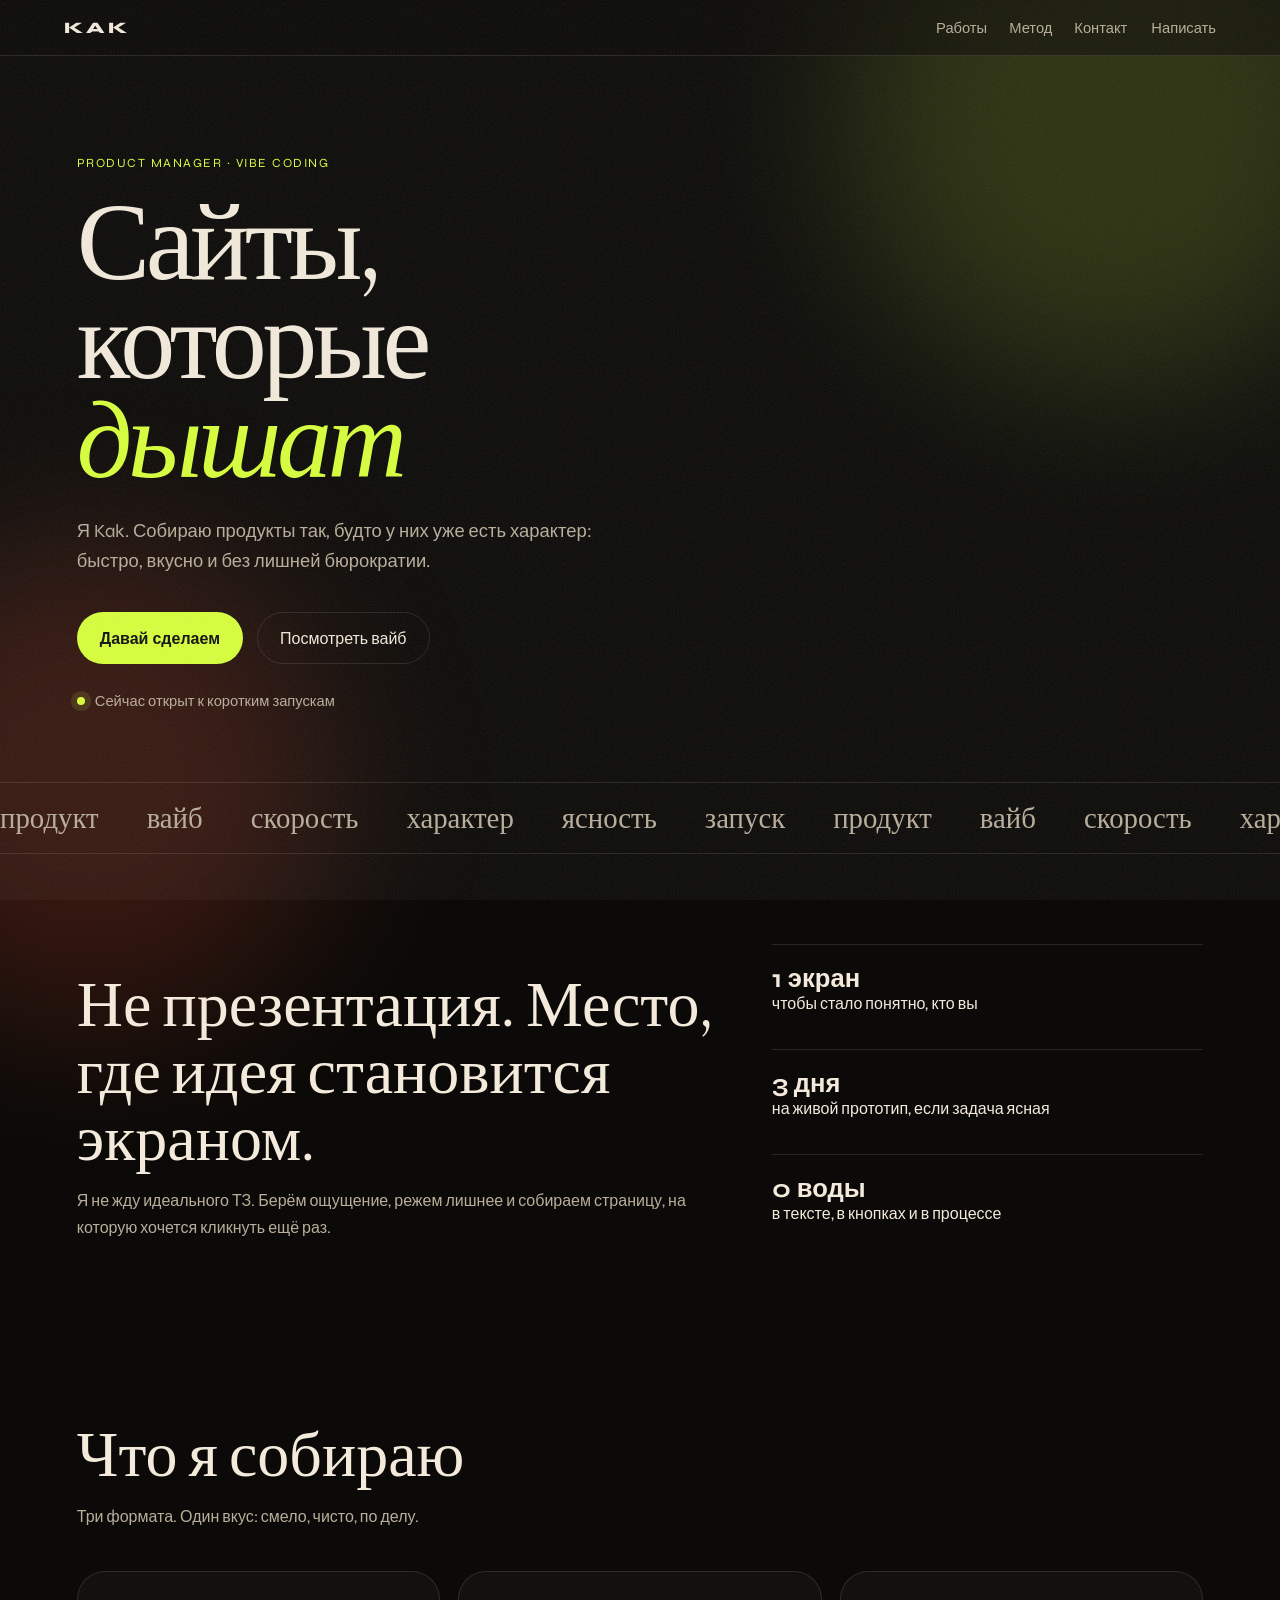
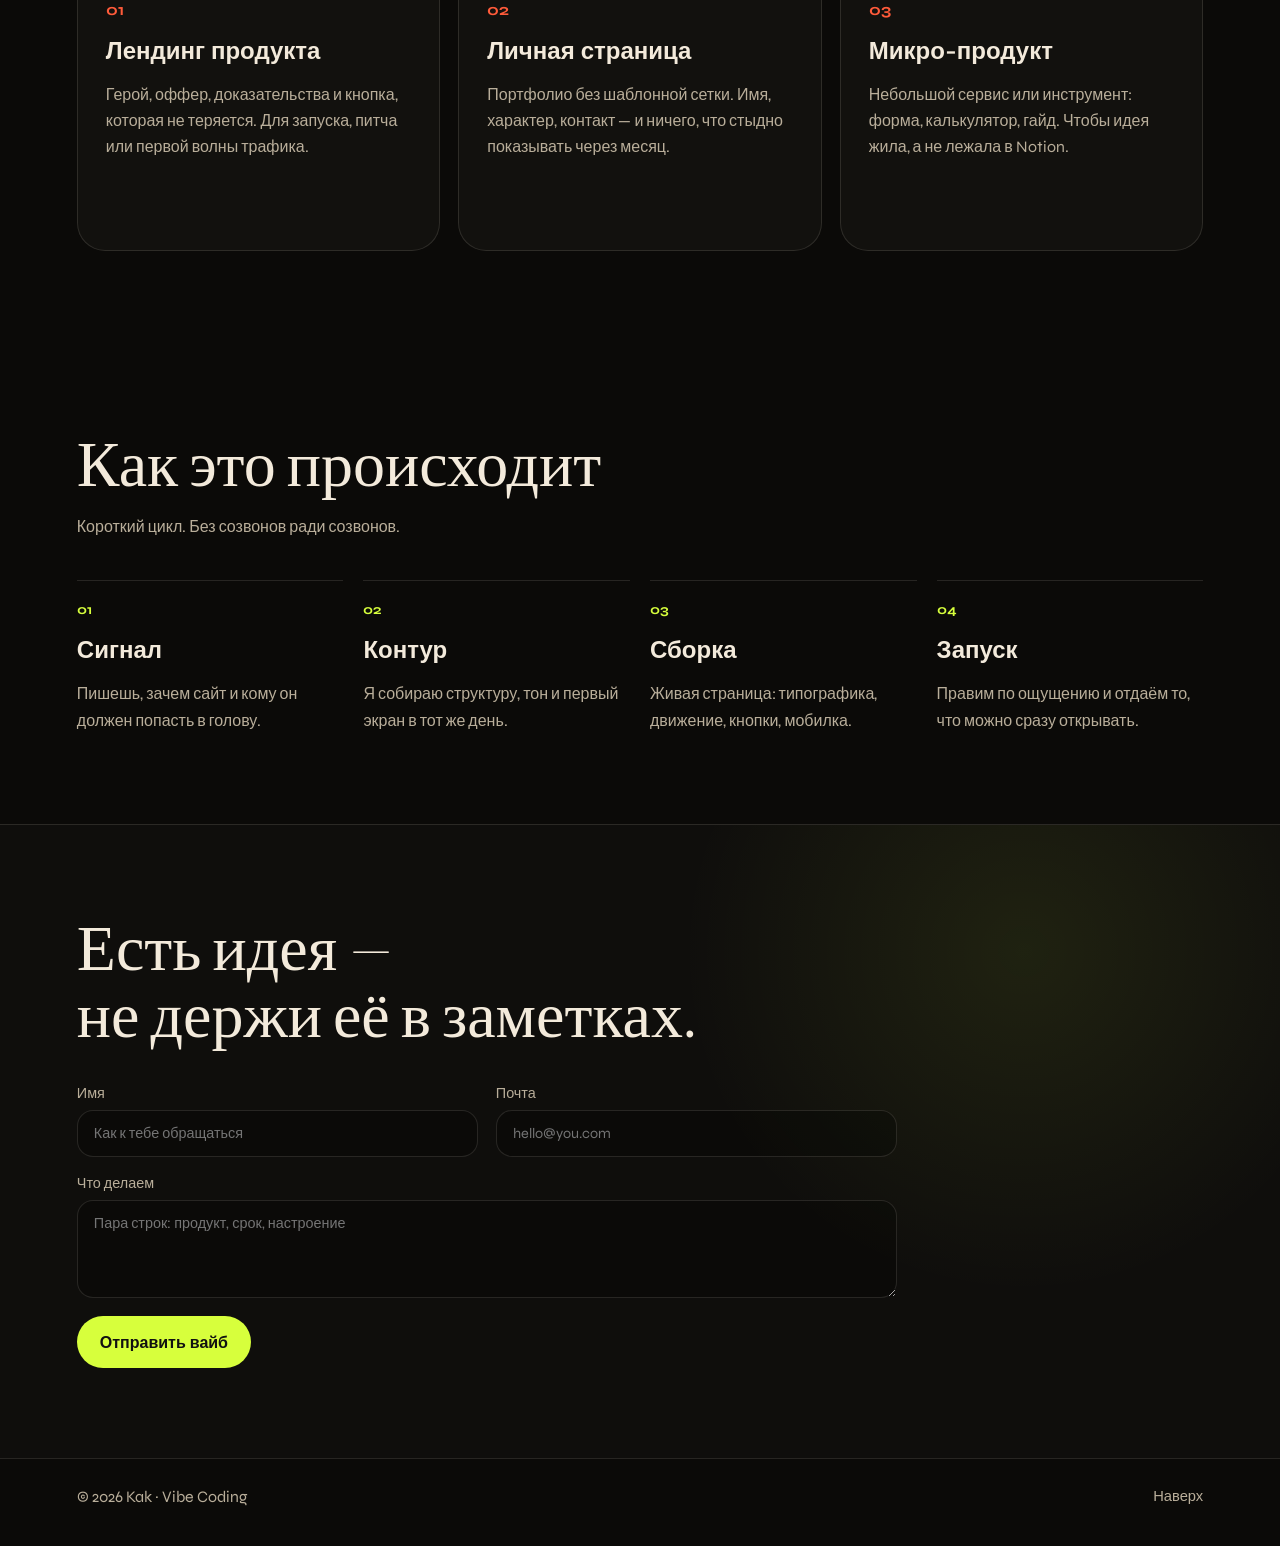
==== index.html @ e741703a "Add Kak's Vibe Coding site. Co-authored-by: Cursor <cursoragent@cursor.com>" ====
<!DOCTYPE html>
<html lang="ru">
  <head>
    <meta charset="UTF-8" />
    <meta name="viewport" content="width=device-width, initial-scale=1.0" />
    <title>Kak — Vibe Coding</title>
    <meta
      name="description"
      content="Сайт Kak: продукт, который чувствуется, и код, который собирается на вайбе."
    />
    <link rel="preconnect" href="https://fonts.googleapis.com" />
    <link rel="preconnect" href="https://fonts.gstatic.com" crossorigin />
    <link
      href="https://fonts.googleapis.com/css2?family=Instrument+Serif:ital@0;1&family=Syne:wght@400;600;700;800&display=swap"
      rel="stylesheet"
    />
    <link rel="stylesheet" href="styles.css" />
  </head>
  <body>
    <div class="grain" aria-hidden="true"></div>
    <div class="orb orb-a" aria-hidden="true"></div>
    <div class="orb orb-b" aria-hidden="true"></div>

    <header class="nav">
      <a class="logo" href="#top">KAK</a>
      <nav>
        <a href="#work">Работы</a>
        <a href="#method">Метод</a>
        <a href="#contact">Контакт</a>
      </nav>
      <a class="nav-cta" href="#contact">Написать</a>
    </header>

    <main id="top">
      <section class="hero">
        <p class="kicker">Product manager · vibe coding</p>
        <h1>
          Сайты,<br />
          которые<br />
          <em>дышат</em>
        </h1>
        <p class="lede">
          Я Kak. Собираю продукты так, будто у них уже есть характер:
          быстро, вкусно и без лишней бюрократии.
        </p>
        <div class="hero-actions">
          <a class="btn primary" href="#contact">Давай сделаем</a>
          <a class="btn ghost" href="#work">Посмотреть вайб</a>
        </div>
        <p class="status">
          <span class="dot"></span>
          Сейчас открыт к коротким запускам
        </p>
      </section>

      <div class="marquee" aria-hidden="true">
        <div class="marquee-track">
          <span>продукт</span><span>вайб</span><span>скорость</span
          ><span>характер</span><span>ясность</span><span>запуск</span
          ><span>продукт</span><span>вайб</span><span>скорость</span
          ><span>характер</span><span>ясность</span><span>запуск</span>
        </div>
      </div>

      <section class="about">
        <div class="about-copy">
          <h2>Не презентация. Место, где идея становится экраном.</h2>
          <p>
            Я не жду идеального ТЗ. Берём ощущение, режем лишнее и
            собираем страницу, на которую хочется кликнуть ещё раз.
          </p>
        </div>
        <ul class="stats">
          <li>
            <strong>1 экран</strong>
            <span>чтобы стало понятно, кто вы</span>
          </li>
          <li>
            <strong>3 дня</strong>
            <span>на живой прототип, если задача ясная</span>
          </li>
          <li>
            <strong>0 воды</strong>
            <span>в тексте, в кнопках и в процессе</span>
          </li>
        </ul>
      </section>

      <section class="work" id="work">
        <div class="section-head">
          <h2>Что я собираю</h2>
          <p>Три формата. Один вкус: смело, чисто, по делу.</p>
        </div>
        <div class="cards">
          <article class="card">
            <span class="card-index">01</span>
            <h3>Лендинг продукта</h3>
            <p>
              Герой, оффер, доказательства и кнопка, которая не теряется.
              Для запуска, питча или первой волны трафика.
            </p>
          </article>
          <article class="card">
            <span class="card-index">02</span>
            <h3>Личная страница</h3>
            <p>
              Портфолио без шаблонной сетки. Имя, характер, контакт —
              и ничего, что стыдно показывать через месяц.
            </p>
          </article>
          <article class="card">
            <span class="card-index">03</span>
            <h3>Микро-продукт</h3>
            <p>
              Небольшой сервис или инструмент: форма, калькулятор,
              гайд. Чтобы идея жила, а не лежала в Notion.
            </p>
          </article>
        </div>
      </section>

      <section class="method" id="method">
        <div class="section-head">
          <h2>Как это происходит</h2>
          <p>Короткий цикл. Без созвонов ради созвонов.</p>
        </div>
        <ol class="steps">
          <li>
            <h3>Сигнал</h3>
            <p>Пишешь, зачем сайт и кому он должен попасть в голову.</p>
          </li>
          <li>
            <h3>Контур</h3>
            <p>Я собираю структуру, тон и первый экран в тот же день.</p>
          </li>
          <li>
            <h3>Сборка</h3>
            <p>Живая страница: типографика, движение, кнопки, мобилка.</p>
          </li>
          <li>
            <h3>Запуск</h3>
            <p>Правим по ощущению и отдаём то, что можно сразу открывать.</p>
          </li>
        </ol>
      </section>

      <section class="contact" id="contact">
        <h2>Есть идея —<br />не держи её в заметках.</h2>
        <form class="form" id="contact-form">
          <label>
            Имя
            <input type="text" name="name" placeholder="Как к тебе обращаться" required />
          </label>
          <label>
            Почта
            <input type="email" name="email" placeholder="hello@you.com" required />
          </label>
          <label class="full">
            Что делаем
            <textarea
              name="idea"
              rows="4"
              placeholder="Пара строк: продукт, срок, настроение"
              required
            ></textarea>
          </label>
          <button class="btn primary" type="submit">Отправить вайб</button>
          <p class="form-note" id="form-note" hidden></p>
        </form>
      </section>
    </main>

    <footer class="footer">
      <p>© 2026 Kak · Vibe Coding</p>
      <a href="#top">Наверх</a>
    </footer>

    <script src="script.js"></script>
  </body>
</html>
---- styles.css ----
:root {
  --bg: #0b0a08;
  --paper: #f3eadb;
  --muted: #b9ae9a;
  --lime: #d7ff3c;
  --coral: #ff5b3a;
  --line: rgba(243, 234, 219, 0.12);
  --shadow: 0 30px 80px rgba(0, 0, 0, 0.35);
}

* {
  box-sizing: border-box;
  margin: 0;
  padding: 0;
}

html {
  scroll-behavior: smooth;
}

body {
  min-height: 100vh;
  background: var(--bg);
  color: var(--paper);
  font-family: Syne, sans-serif;
  overflow-x: hidden;
}

a {
  color: inherit;
  text-decoration: none;
}

.grain {
  pointer-events: none;
  position: fixed;
  inset: 0;
  z-index: 8;
  opacity: 0.18;
  background-image: url("data:image/svg+xml,%3Csvg xmlns='http://www.w3.org/2000/svg' width='140' height='140'%3E%3Cfilter id='n'%3E%3CfeTurbulence type='fractalNoise' baseFrequency='.8' numOctaves='2' stitchTiles='stitch'/%3E%3C/filter%3E%3Crect width='100%25' height='100%25' filter='url(%23n)' opacity='.55'/%3E%3C/svg%3E");
}

.orb {
  pointer-events: none;
  position: fixed;
  border-radius: 50%;
  filter: blur(80px);
  z-index: 0;
}

.orb-a {
  width: 42vw;
  height: 42vw;
  top: -12vw;
  right: -8vw;
  background: rgba(215, 255, 60, 0.16);
}

.orb-b {
  width: 38vw;
  height: 38vw;
  bottom: -10vw;
  left: -12vw;
  background: rgba(255, 91, 58, 0.18);
}

.nav,
main,
.footer {
  position: relative;
  z-index: 1;
}

.nav {
  display: flex;
  align-items: center;
  justify-content: space-between;
  gap: 16px;
  padding: 18px 5vw;
  position: sticky;
  top: 0;
  z-index: 4;
  backdrop-filter: blur(16px);
  background: rgba(11, 10, 8, 0.55);
  border-bottom: 1px solid var(--line);
}

.logo {
  font-weight: 800;
  letter-spacing: 0.18em;
}

.nav nav {
  display: flex;
  gap: 22px;
  margin-left: auto;
  margin-right: 8px;
}

.nav nav a,
.footer a,
.nav-cta {
  color: var(--muted);
  font-size: 0.92rem;
}

.nav nav a:hover,
.footer a:hover,
.nav-cta:hover {
  color: var(--paper);
}

.hero {
  padding: 11vh 6vw 8vh;
  max-width: 1180px;
}

.kicker {
  color: var(--lime);
  letter-spacing: 0.12em;
  text-transform: uppercase;
  font-size: 0.78rem;
  margin-bottom: 22px;
}

h1 {
  font-family: "Instrument Serif", serif;
  font-size: clamp(3.6rem, 8.6vw, 7.4rem);
  line-height: 0.9;
  font-weight: 400;
  letter-spacing: -0.04em;
}

h1 em {
  font-style: italic;
  color: var(--lime);
}

.lede {
  max-width: 34rem;
  margin-top: 28px;
  color: var(--muted);
  font-size: 1.15rem;
  line-height: 1.6;
}

.hero-actions {
  display: flex;
  flex-wrap: wrap;
  gap: 14px;
  margin-top: 36px;
}

.btn {
  display: inline-flex;
  align-items: center;
  justify-content: center;
  min-height: 52px;
  padding: 0 22px;
  border-radius: 999px;
  border: 1px solid transparent;
  font: inherit;
  cursor: pointer;
}

.btn.primary {
  background: var(--lime);
  color: #111;
  font-weight: 700;
}

.btn.ghost {
  border-color: var(--line);
  color: var(--paper);
}

.btn:hover {
  transform: translateY(-1px);
}

.status {
  display: flex;
  align-items: center;
  gap: 10px;
  margin-top: 28px;
  color: var(--muted);
  font-size: 0.92rem;
}

.dot {
  width: 8px;
  height: 8px;
  border-radius: 50%;
  background: var(--lime);
  box-shadow: 0 0 0 6px rgba(215, 255, 60, 0.12);
  animation: pulse 1.8s ease-in-out infinite;
}

@keyframes pulse {
  50% {
    transform: scale(0.7);
    opacity: 0.6;
  }
}

.marquee {
  border-block: 1px solid var(--line);
  overflow: hidden;
  padding: 16px 0;
}

.marquee-track {
  display: flex;
  gap: 48px;
  width: max-content;
  animation: drift 22s linear infinite;
  font-family: "Instrument Serif", serif;
  font-size: 1.8rem;
  color: var(--muted);
  text-transform: lowercase;
}

@keyframes drift {
  from {
    transform: translateX(0);
  }
  to {
    transform: translateX(-50%);
  }
}

.about,
.work,
.method,
.contact {
  padding: 10vh 6vw;
  scroll-margin-top: 84px;
}

.about {
  display: grid;
  grid-template-columns: 1.2fr 0.8fr;
  gap: 48px;
  align-items: end;
}

h2 {
  font-family: "Instrument Serif", serif;
  font-size: clamp(2.4rem, 5vw, 4.4rem);
  line-height: 1.05;
  font-weight: 400;
}

.about-copy p,
.section-head p,
.card p,
.steps p {
  color: var(--muted);
  line-height: 1.65;
  margin-top: 16px;
  max-width: 40rem;
}

.stats {
  list-style: none;
  display: grid;
  gap: 18px;
}

.stats li {
  padding: 18px 0;
  border-top: 1px solid var(--line);
}

.stats strong {
  display: block;
  font-size: 1.6rem;
}

.section-head {
  margin-bottom: 40px;
}

.cards {
  display: grid;
  grid-template-columns: repeat(auto-fit, minmax(240px, 1fr));
  gap: 18px;
}

.card {
  min-height: 280px;
  padding: 28px;
  border: 1px solid var(--line);
  border-radius: 28px;
  background: rgba(243, 234, 219, 0.03);
  transition: transform 0.25s ease, border-color 0.25s ease;
}

.card:hover {
  transform: translateY(-6px);
  border-color: rgba(215, 255, 60, 0.45);
}

.card-index {
  color: var(--coral);
  font-weight: 700;
}

.card h3,
.steps h3 {
  margin-top: 18px;
  font-size: 1.5rem;
}

.steps {
  list-style: none;
  display: grid;
  grid-template-columns: repeat(4, minmax(0, 1fr));
  gap: 20px;
  counter-reset: step;
}

.steps li {
  counter-increment: step;
  padding-top: 18px;
  border-top: 1px solid var(--line);
}

.steps li::before {
  content: "0" counter(step);
  color: var(--lime);
  font-weight: 700;
  font-size: 0.85rem;
}

.contact {
  background:
    radial-gradient(circle at 80% 20%, rgba(215, 255, 60, 0.08), transparent 30%),
    rgba(243, 234, 219, 0.02);
  border-top: 1px solid var(--line);
}

.form {
  margin-top: 36px;
  display: grid;
  grid-template-columns: 1fr 1fr;
  gap: 18px;
  max-width: 820px;
}

label {
  display: grid;
  gap: 8px;
  color: var(--muted);
  font-size: 0.9rem;
}

.full {
  grid-column: 1 / -1;
}

input,
textarea {
  width: 100%;
  border: 1px solid var(--line);
  border-radius: 16px;
  background: rgba(0, 0, 0, 0.25);
  color: var(--paper);
  padding: 14px 16px;
  font: inherit;
}

input:focus,
textarea:focus {
  outline: 2px solid var(--lime);
  outline-offset: 2px;
}

.form .btn {
  grid-column: 1 / -1;
  width: fit-content;
}

.form-note {
  grid-column: 1 / -1;
  color: var(--lime);
}

.form-note.show {
  display: block;
}

.footer {
  display: flex;
  justify-content: space-between;
  padding: 28px 6vw 40px;
  color: var(--muted);
  border-top: 1px solid var(--line);
}

@media (max-width: 1100px) {
  .cards {
    grid-template-columns: 1fr 1fr;
  }

  .steps {
    grid-template-columns: 1fr 1fr;
  }
}

@media (max-width: 900px) {
  .nav nav {
    display: none;
  }

  .about,
  .cards,
  .steps,
  .form {
    grid-template-columns: 1fr;
  }

  .hero {
    padding-top: 8vh;
  }
}
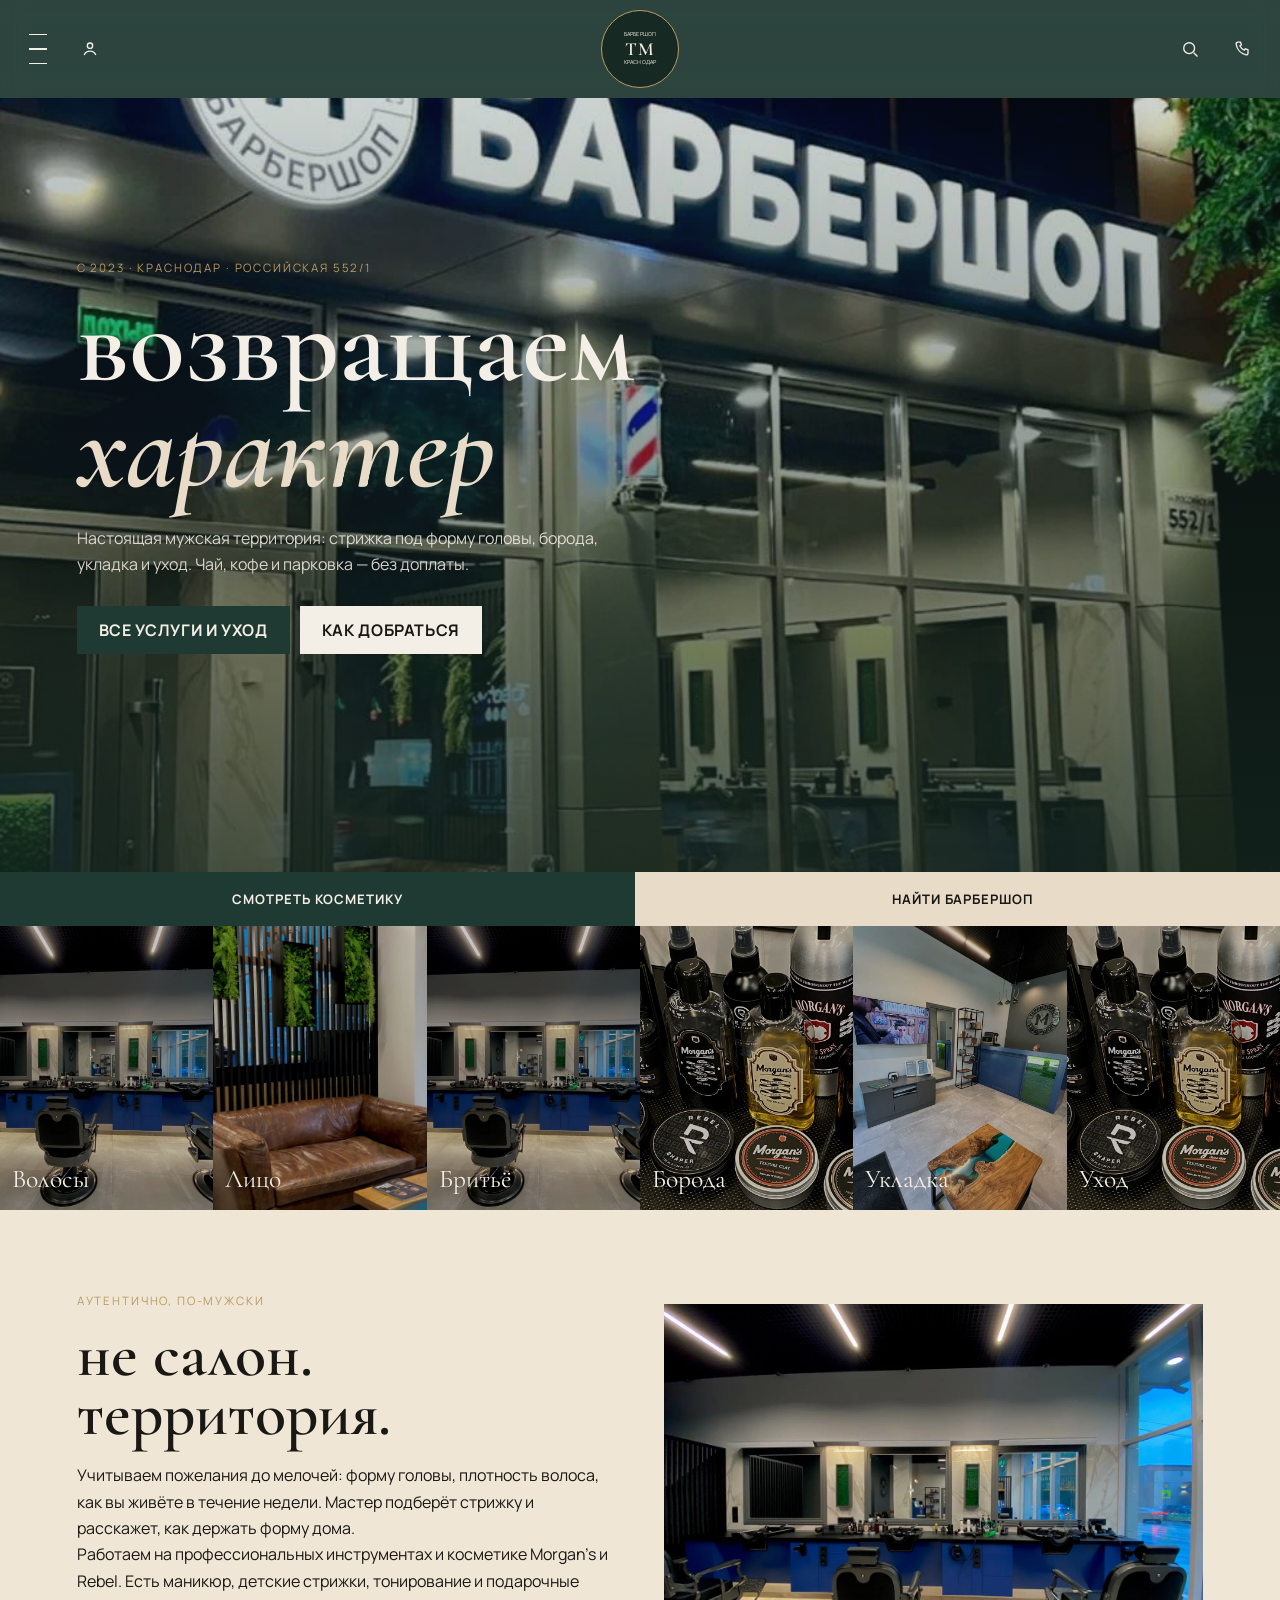
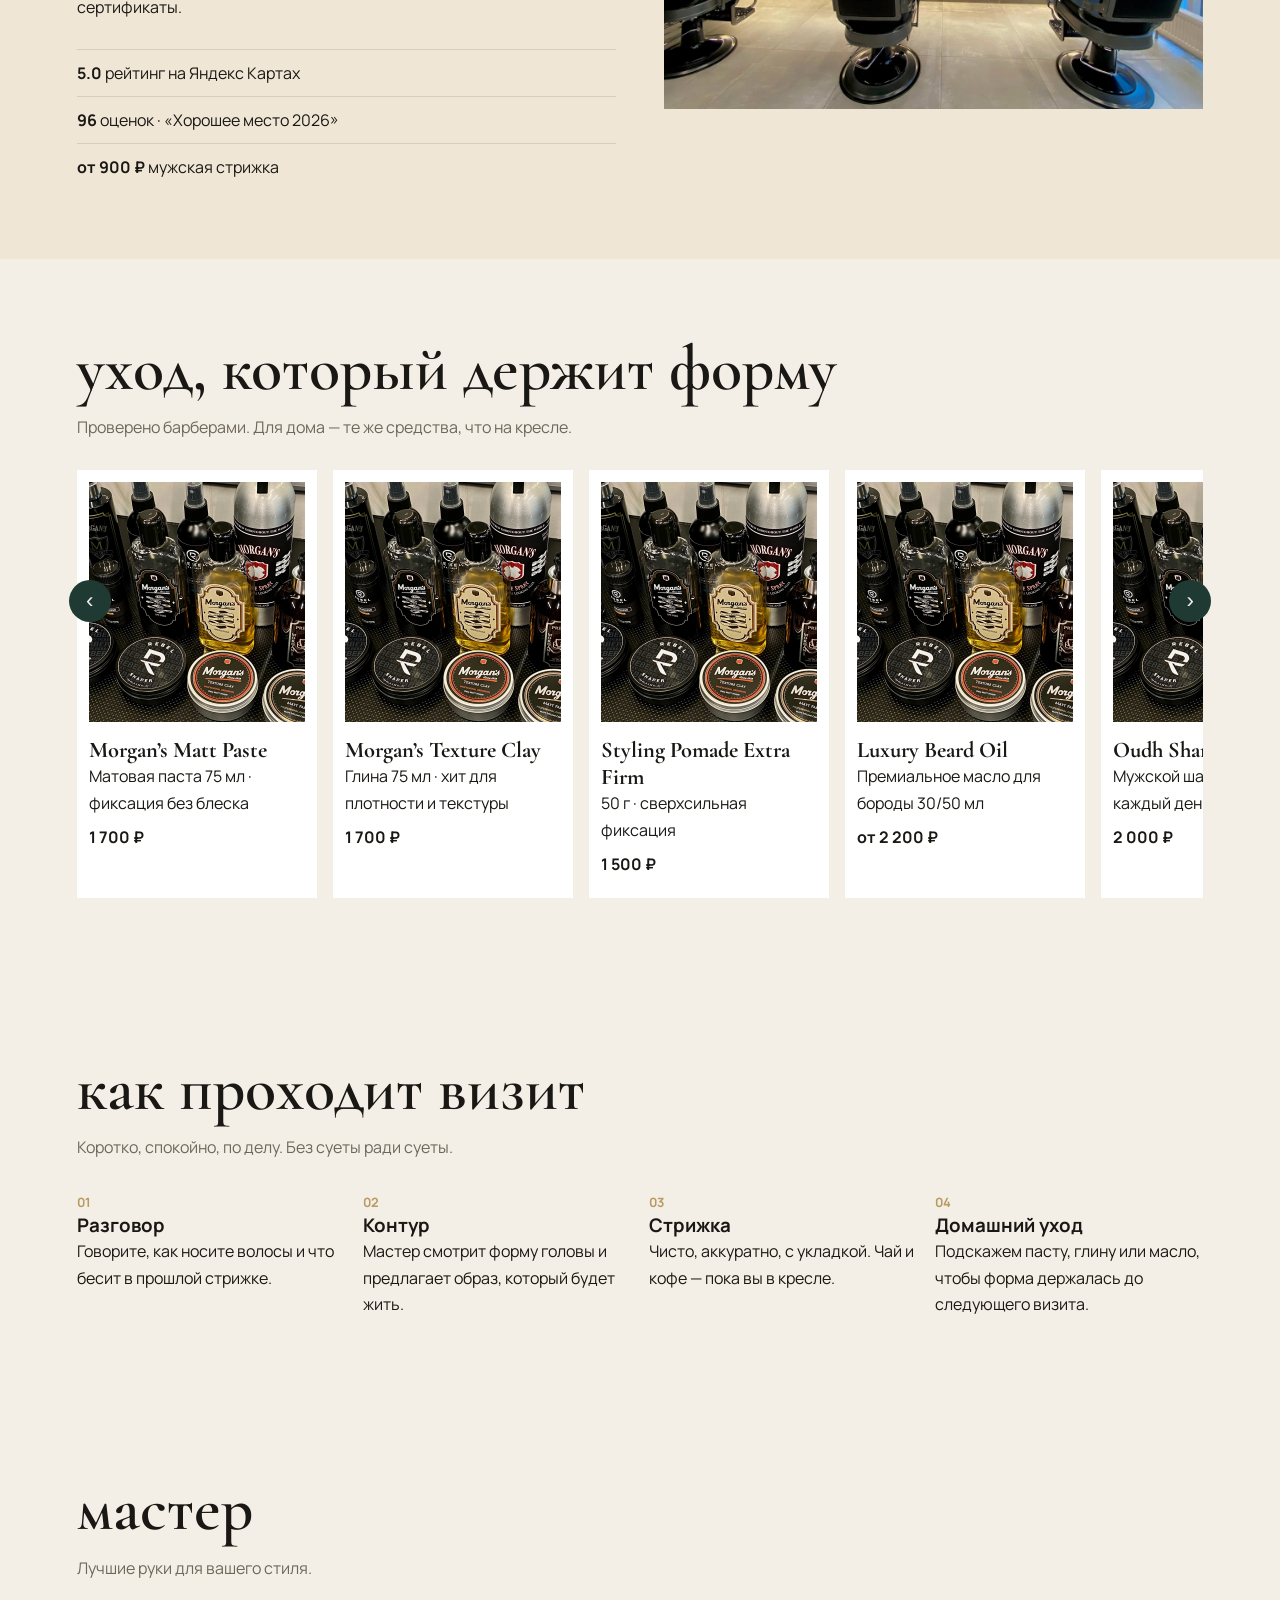
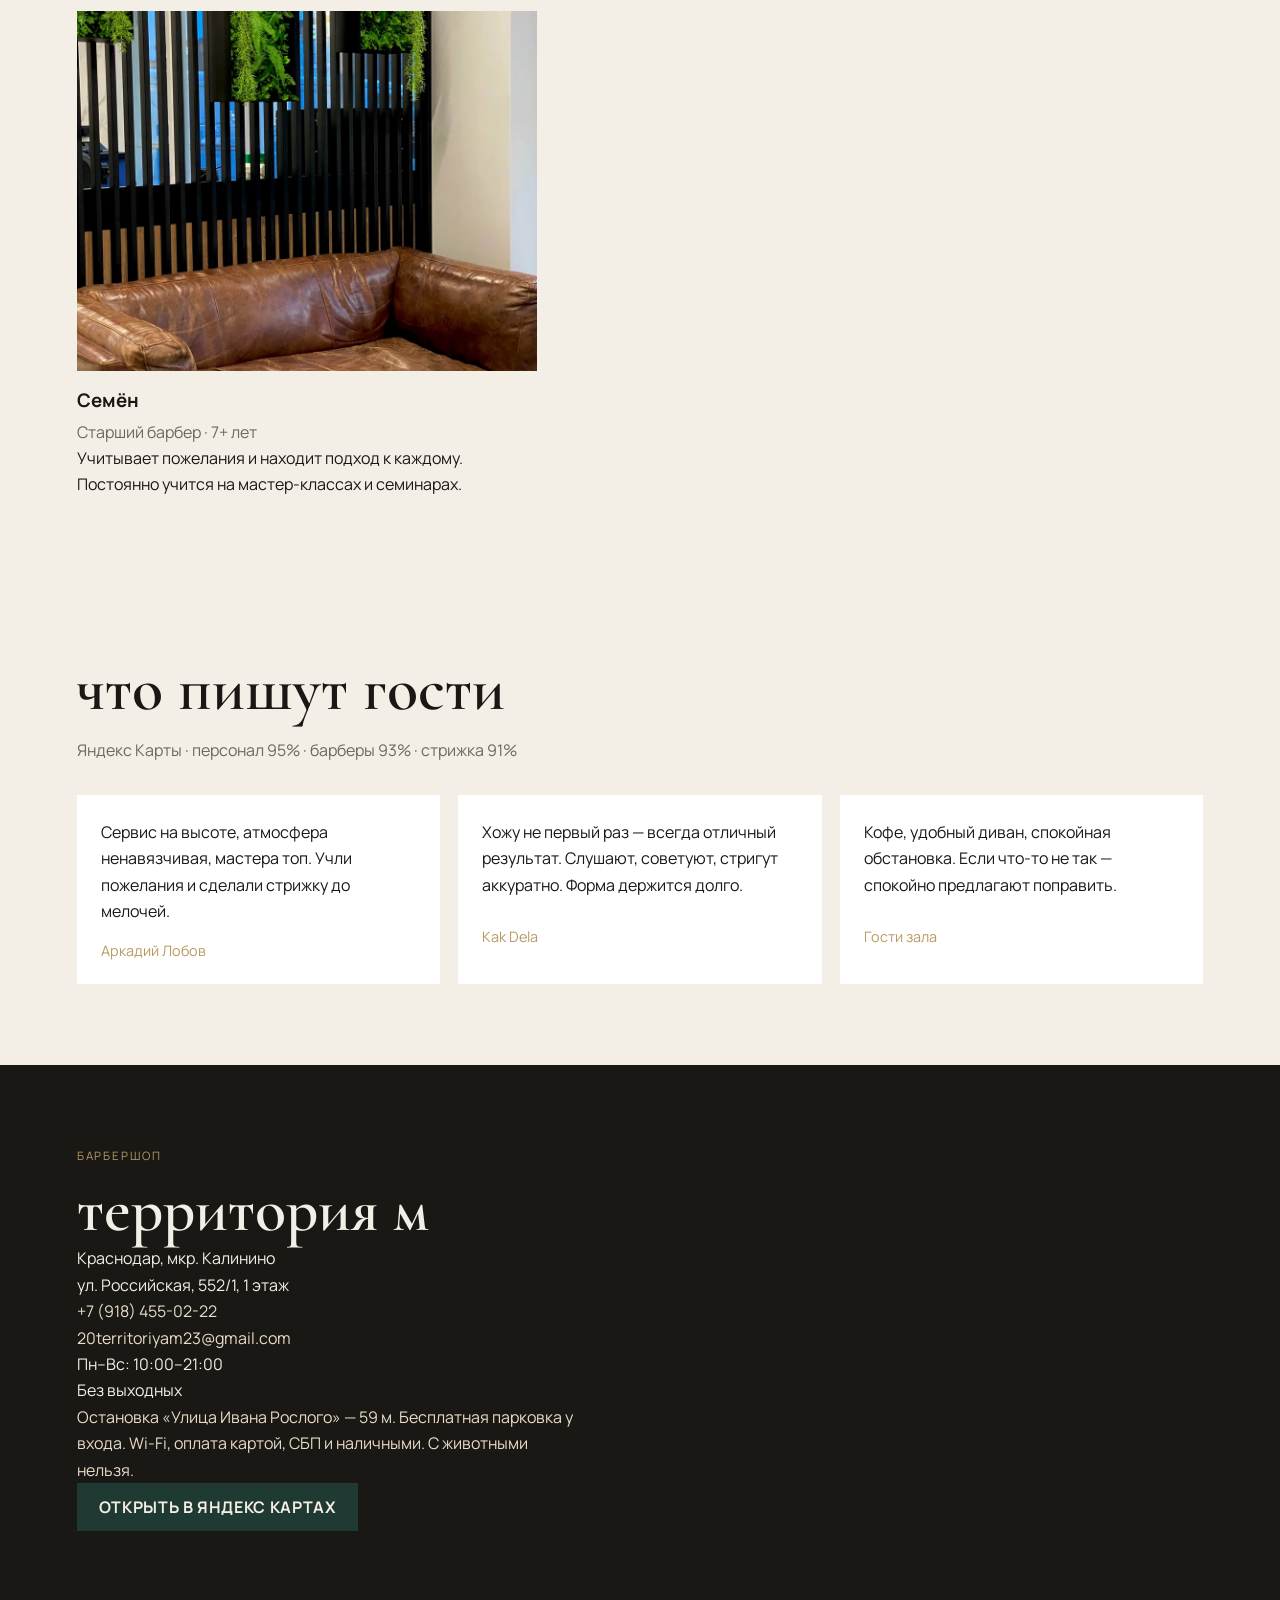
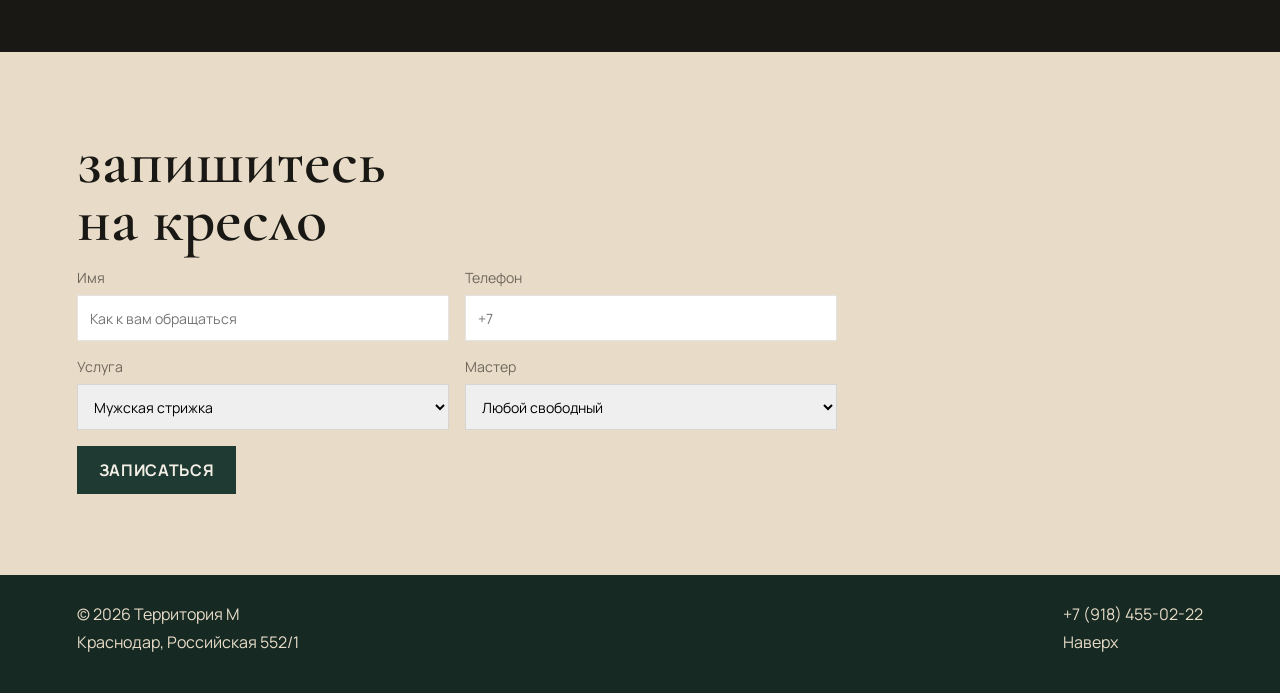
==== commit b947934b: "Publish the Territoria M barbershop site for sharing. Co-authored-by: Cursor <cursoragent@cursor.com" ====
--- a/index.html
+++ b/index.html
@@ -3,176 +3,340 @@
   <head>
     <meta charset="UTF-8" />
     <meta name="viewport" content="width=device-width, initial-scale=1.0" />
-    <title>Kak — Vibe Coding</title>
+    <title>Территория М — барбершоп в Краснодаре</title>
     <meta
       name="description"
-      content="Сайт Kak: продукт, который чувствуется, и код, который собирается на вайбе."
+      content="Барбершоп Территория М на Российской, 552/1. Стрижки, борода, укладки и уход. Рейтинг 5.0 на Яндекс Картах. Запись: +7 (918) 455-02-22."
     />
     <link rel="preconnect" href="https://fonts.googleapis.com" />
     <link rel="preconnect" href="https://fonts.gstatic.com" crossorigin />
     <link
-      href="https://fonts.googleapis.com/css2?family=Instrument+Serif:ital@0;1&family=Syne:wght@400;600;700;800&display=swap"
+      href="https://fonts.googleapis.com/css2?family=Cormorant+Garamond:ital,wght@0,500;0,600;0,700;1,500;1,600&family=Manrope:wght@400;500;600;700&display=swap"
       rel="stylesheet"
     />
     <link rel="stylesheet" href="styles.css" />
   </head>
   <body>
-    <div class="grain" aria-hidden="true"></div>
-    <div class="orb orb-a" aria-hidden="true"></div>
-    <div class="orb orb-b" aria-hidden="true"></div>
-
-    <header class="nav">
-      <a class="logo" href="#top">KAK</a>
-      <nav>
-        <a href="#work">Работы</a>
-        <a href="#method">Метод</a>
-        <a href="#contact">Контакт</a>
-      </nav>
-      <a class="nav-cta" href="#contact">Написать</a>
+    <header class="topbar">
+      <button class="icon-btn" id="menu-toggle" aria-expanded="false" aria-controls="mobile-menu">
+        <span class="sr-only">Меню</span>
+        <span></span><span></span><span></span>
+      </button>
+      <a class="icon-link" href="#book" aria-label="Запись">
+        <svg viewBox="0 0 24 24" width="20" height="20" fill="none" stroke="currentColor" stroke-width="1.6">
+          <circle cx="12" cy="8" r="3.2" />
+          <path d="M5 19.2c1.4-3 4-4.6 7-4.6s5.6 1.6 7 4.6" />
+        </svg>
+      </a>
+      <a class="logo" href="#top">
+        <span class="logo-mark">
+          <small>БАРБЕРШОП</small>
+          <strong>ТМ</strong>
+          <small>КРАСНОДАР</small>
+        </span>
+      </a>
+      <button class="icon-btn" id="search-toggle" aria-label="Поиск">
+        <svg viewBox="0 0 24 24" width="20" height="20" fill="none" stroke="currentColor" stroke-width="1.6">
+          <circle cx="11" cy="11" r="6.5" />
+          <path d="M16.5 16.5 21 21" />
+        </svg>
+      </button>
+      <a class="icon-link" href="tel:+79184550222" aria-label="Позвонить">
+        <svg viewBox="0 0 24 24" width="20" height="20" fill="none" stroke="currentColor" stroke-width="1.6">
+          <path d="M7 3.8h3.2l1.1 3.2-1.8 1.4a12 12 0 0 0 5.1 5.1l1.4-1.8 3.2 1.1V17a2 2 0 0 1-2.2 2A15.2 15.2 0 0 1 5 6.2 2 2 0 0 1 7 3.8Z" />
+        </svg>
+      </a>
     </header>
+
+    <div class="search-panel" id="search-panel" hidden>
+      <form id="search-form">
+        <input type="search" name="q" placeholder="Стрижка, борода, адрес..." />
+        <button type="submit">Найти</button>
+      </form>
+      <p id="search-note" hidden></p>
+    </div>
+
+    <nav class="mobile-menu" id="mobile-menu" hidden>
+      <a href="#services">Услуги</a>
+      <a href="#shop">Косметика</a>
+      <a href="#about">О нас</a>
+      <a href="#barbers">Мастер</a>
+      <a href="#reviews">Отзывы</a>
+      <a href="#contacts">Как добраться</a>
+      <a class="menu-cta" href="#book">Записаться</a>
+    </nav>
 
     <main id="top">
       <section class="hero">
-        <p class="kicker">Product manager · vibe coding</p>
-        <h1>
-          Сайты,<br />
-          которые<br />
-          <em>дышат</em>
-        </h1>
-        <p class="lede">
-          Я Kak. Собираю продукты так, будто у них уже есть характер:
-          быстро, вкусно и без лишней бюрократии.
-        </p>
-        <div class="hero-actions">
-          <a class="btn primary" href="#contact">Давай сделаем</a>
-          <a class="btn ghost" href="#work">Посмотреть вайб</a>
-        </div>
-        <p class="status">
-          <span class="dot"></span>
-          Сейчас открыт к коротким запускам
-        </p>
-      </section>
-
-      <div class="marquee" aria-hidden="true">
-        <div class="marquee-track">
-          <span>продукт</span><span>вайб</span><span>скорость</span
-          ><span>характер</span><span>ясность</span><span>запуск</span
-          ><span>продукт</span><span>вайб</span><span>скорость</span
-          ><span>характер</span><span>ясность</span><span>запуск</span>
-        </div>
-      </div>
-
-      <section class="about">
-        <div class="about-copy">
-          <h2>Не презентация. Место, где идея становится экраном.</h2>
-          <p>
-            Я не жду идеального ТЗ. Берём ощущение, режем лишнее и
-            собираем страницу, на которую хочется кликнуть ещё раз.
-          </p>
-        </div>
-        <ul class="stats">
+        <img src="images/hero.webp" alt="Барбершоп Территория М на Российской, 552/1" />
+        <div class="hero-copy">
+          <p class="kicker">с 2023 · краснодар · российская 552/1</p>
+          <h1>возвращаем<br /><em>характер</em></h1>
+          <p class="lede">
+            Настоящая мужская территория: стрижка под форму головы,
+            борода, укладка и уход. Чай, кофе и парковка — без доплаты.
+          </p>
+          <div class="hero-actions">
+            <a class="btn dark" href="#shop">Все услуги и уход</a>
+            <a class="btn light" href="#contacts">Как добраться</a>
+          </div>
+        </div>
+      </section>
+
+      <section class="promo-row">
+        <a href="#shop">Смотреть косметику</a>
+        <a href="#contacts">Найти барбершоп</a>
+      </section>
+
+      <section class="cats" id="services">
+        <a href="#book">
+          <img src="images/chairs.webp" alt="" />
+          <span>Волосы</span>
+        </a>
+        <a href="#book">
+          <img src="images/lounge.webp" alt="" />
+          <span>Лицо</span>
+        </a>
+        <a href="#book">
+          <img src="images/chairs.webp" alt="" />
+          <span>Бритьё</span>
+        </a>
+        <a href="#book">
+          <img src="images/products.webp" alt="" />
+          <span>Борода</span>
+        </a>
+        <a href="#book">
+          <img src="images/reception.webp" alt="" />
+          <span>Укладка</span>
+        </a>
+        <a href="#shop">
+          <img src="images/products.webp" alt="" />
+          <span>Уход</span>
+        </a>
+      </section>
+
+      <section class="split about" id="about">
+        <div class="split-copy">
+          <p class="eyebrow">аутентично, по-мужски</p>
+          <h2>не салон.<br />территория.</h2>
+          <p>
+            Учитываем пожелания до мелочей: форму головы, плотность
+            волоса, как вы живёте в течение недели. Мастер подберёт
+            стрижку и расскажет, как держать форму дома.
+          </p>
+          <p>
+            Работаем на профессиональных инструментах и косметике
+            Morgan’s и Rebel. Есть маникюр, детские стрижки, тонирование
+            и подарочные сертификаты.
+          </p>
+          <ul class="facts">
+            <li><strong>5.0</strong> рейтинг на Яндекс Картах</li>
+            <li><strong>96</strong> оценок · «Хорошее место 2026»</li>
+            <li><strong>от 900 ₽</strong> мужская стрижка</li>
+          </ul>
+        </div>
+        <figure>
+          <img src="images/chairs.webp" alt="Кресла барбершопа Территория М" />
+        </figure>
+      </section>
+
+      <section class="shop" id="shop">
+        <div class="section-head">
+          <h2>уход, который держит форму</h2>
+          <p>Проверено барберами. Для дома — те же средства, что на кресле.</p>
+        </div>
+        <div class="carousel-wrap">
+          <button class="slide-btn" id="prev" aria-label="Назад">‹</button>
+          <div class="carousel" id="carousel">
+            <article class="product">
+              <img src="images/products.webp" alt="Косметика Morgan's и Rebel" />
+              <h3>Morgan’s Matt Paste</h3>
+              <p>Матовая паста 75 мл · фиксация без блеска</p>
+              <p class="price">1 700 ₽</p>
+            </article>
+            <article class="product">
+              <img src="images/products.webp" alt="Текстурирующая глина Morgan's" />
+              <h3>Morgan’s Texture Clay</h3>
+              <p>Глина 75 мл · хит для плотности и текстуры</p>
+              <p class="price">1 700 ₽</p>
+            </article>
+            <article class="product">
+              <img src="images/products.webp" alt="Тоник и помады на полке" />
+              <h3>Styling Pomade Extra Firm</h3>
+              <p>50 г · сверхсильная фиксация</p>
+              <p class="price">1 500 ₽</p>
+            </article>
+            <article class="product">
+              <img src="images/products.webp" alt="Масла и тоники для бороды" />
+              <h3>Luxury Beard Oil</h3>
+              <p>Премиальное масло для бороды 30/50 мл</p>
+              <p class="price">от 2 200 ₽</p>
+            </article>
+            <article class="product">
+              <img src="images/products.webp" alt="Средства для ухода Morgan's" />
+              <h3>Oudh Shampoo</h3>
+              <p>Мужской шампунь на каждый день 250 мл</p>
+              <p class="price">2 000 ₽</p>
+            </article>
+          </div>
+          <button class="slide-btn" id="next" aria-label="Вперёд">›</button>
+        </div>
+      </section>
+
+      <section class="routine">
+        <div class="section-head">
+          <h2>как проходит визит</h2>
+          <p>Коротко, спокойно, по делу. Без суеты ради суеты.</p>
+        </div>
+        <ol class="steps">
           <li>
-            <strong>1 экран</strong>
-            <span>чтобы стало понятно, кто вы</span>
+            <span>01</span>
+            <h3>Разговор</h3>
+            <p>Говорите, как носите волосы и что бесит в прошлой стрижке.</p>
           </li>
           <li>
-            <strong>3 дня</strong>
-            <span>на живой прототип, если задача ясная</span>
+            <span>02</span>
+            <h3>Контур</h3>
+            <p>Мастер смотрит форму головы и предлагает образ, который будет жить.</p>
           </li>
           <li>
-            <strong>0 воды</strong>
-            <span>в тексте, в кнопках и в процессе</span>
+            <span>03</span>
+            <h3>Стрижка</h3>
+            <p>Чисто, аккуратно, с укладкой. Чай и кофе — пока вы в кресле.</p>
           </li>
-        </ul>
-      </section>
-
-      <section class="work" id="work">
+          <li>
+            <span>04</span>
+            <h3>Домашний уход</h3>
+            <p>Подскажем пасту, глину или масло, чтобы форма держалась до следующего визита.</p>
+          </li>
+        </ol>
+      </section>
+
+      <section class="barbers" id="barbers">
         <div class="section-head">
-          <h2>Что я собираю</h2>
-          <p>Три формата. Один вкус: смело, чисто, по делу.</p>
-        </div>
-        <div class="cards">
-          <article class="card">
-            <span class="card-index">01</span>
-            <h3>Лендинг продукта</h3>
+          <h2>мастер</h2>
+          <p>Лучшие руки для вашего стиля.</p>
+        </div>
+        <div class="barber-grid">
+          <article>
+            <img src="images/lounge.webp" alt="Зона ожидания барбершопа" />
+            <h3>Семён</h3>
+            <p class="role">Старший барбер · 7+ лет</p>
             <p>
-              Герой, оффер, доказательства и кнопка, которая не теряется.
-              Для запуска, питча или первой волны трафика.
+              Учитывает пожелания и находит подход к каждому.
+              Постоянно учится на мастер-классах и семинарах.
             </p>
           </article>
-          <article class="card">
-            <span class="card-index">02</span>
-            <h3>Личная страница</h3>
+        </div>
+      </section>
+
+      <section class="reviews" id="reviews">
+        <div class="section-head">
+          <h2>что пишут гости</h2>
+          <p>Яндекс Карты · персонал 95% · барберы 93% · стрижка 91%</p>
+        </div>
+        <div class="review-grid">
+          <blockquote>
             <p>
-              Портфолио без шаблонной сетки. Имя, характер, контакт —
-              и ничего, что стыдно показывать через месяц.
+              Сервис на высоте, атмосфера ненавязчивая, мастера топ.
+              Учли пожелания и сделали стрижку до мелочей.
             </p>
-          </article>
-          <article class="card">
-            <span class="card-index">03</span>
-            <h3>Микро-продукт</h3>
+            <cite>Аркадий Лобов</cite>
+          </blockquote>
+          <blockquote>
             <p>
-              Небольшой сервис или инструмент: форма, калькулятор,
-              гайд. Чтобы идея жила, а не лежала в Notion.
+              Хожу не первый раз — всегда отличный результат.
+              Слушают, советуют, стригут аккуратно. Форма держится долго.
             </p>
-          </article>
-        </div>
-      </section>
-
-      <section class="method" id="method">
-        <div class="section-head">
-          <h2>Как это происходит</h2>
-          <p>Короткий цикл. Без созвонов ради созвонов.</p>
-        </div>
-        <ol class="steps">
-          <li>
-            <h3>Сигнал</h3>
-            <p>Пишешь, зачем сайт и кому он должен попасть в голову.</p>
-          </li>
-          <li>
-            <h3>Контур</h3>
-            <p>Я собираю структуру, тон и первый экран в тот же день.</p>
-          </li>
-          <li>
-            <h3>Сборка</h3>
-            <p>Живая страница: типографика, движение, кнопки, мобилка.</p>
-          </li>
-          <li>
-            <h3>Запуск</h3>
-            <p>Правим по ощущению и отдаём то, что можно сразу открывать.</p>
-          </li>
-        </ol>
-      </section>
-
-      <section class="contact" id="contact">
-        <h2>Есть идея —<br />не держи её в заметках.</h2>
-        <form class="form" id="contact-form">
+            <cite>Kak Dela</cite>
+          </blockquote>
+          <blockquote>
+            <p>
+              Кофе, удобный диван, спокойная обстановка.
+              Если что-то не так — спокойно предлагают поправить.
+            </p>
+            <cite>Гости зала</cite>
+          </blockquote>
+        </div>
+      </section>
+
+      <section class="visit" id="contacts">
+        <div class="visit-card">
+          <p class="eyebrow">барбершоп</p>
+          <h2>Территория М</h2>
+          <p>
+            Краснодар, мкр. Калинино<br />
+            ул. Российская, 552/1, 1 этаж
+          </p>
+          <p>
+            <a href="tel:+79184550222">+7 (918) 455-02-22</a><br />
+            <a href="mailto:20territoriyam23@gmail.com">20territoriyam23@gmail.com</a>
+          </p>
+          <p>
+            Пн–Вс: 10:00–21:00<br />
+            Без выходных
+          </p>
+          <p class="muted">
+            Остановка «Улица Ивана Рослого» — 59 м.
+            Бесплатная парковка у входа. Wi-Fi, оплата картой, СБП и наличными.
+            С животными нельзя.
+          </p>
+          <a class="btn dark" href="https://yandex.ru/maps/org/territoriya_m/152775210692/" target="_blank" rel="noreferrer">Открыть в Яндекс Картах</a>
+        </div>
+        <div class="map">
+          <iframe
+            title="Территория М на карте"
+            src="https://yandex.ru/map-widget/v1/?ll=39.013716%2C45.100148&z=16&oid=152775210692"
+            loading="lazy"
+            allowfullscreen
+          ></iframe>
+        </div>
+      </section>
+
+      <section class="book" id="book">
+        <h2>запишитесь<br />на кресло</h2>
+        <form id="book-form">
           <label>
             Имя
-            <input type="text" name="name" placeholder="Как к тебе обращаться" required />
+            <input type="text" name="name" placeholder="Как к вам обращаться" required />
           </label>
           <label>
-            Почта
-            <input type="email" name="email" placeholder="hello@you.com" required />
+            Телефон
+            <input type="tel" name="phone" placeholder="+7" required />
           </label>
-          <label class="full">
-            Что делаем
-            <textarea
-              name="idea"
-              rows="4"
-              placeholder="Пара строк: продукт, срок, настроение"
-              required
-            ></textarea>
+          <label>
+            Услуга
+            <select name="service" required>
+              <option value="hair">Мужская стрижка</option>
+              <option value="beard">Борода / бритьё</option>
+              <option value="style">Укладка</option>
+              <option value="kids">Детская стрижка</option>
+              <option value="manicure">Маникюр</option>
+              <option value="tone">Тонирование</option>
+            </select>
           </label>
-          <button class="btn primary" type="submit">Отправить вайб</button>
+          <label>
+            Мастер
+            <select name="barber">
+              <option value="any">Любой свободный</option>
+              <option value="semen">Семён</option>
+            </select>
+          </label>
+          <button class="btn dark" type="submit">Записаться</button>
           <p class="form-note" id="form-note" hidden></p>
         </form>
       </section>
     </main>
 
     <footer class="footer">
-      <p>© 2026 Kak · Vibe Coding</p>
-      <a href="#top">Наверх</a>
+      <div>
+        <p>© 2026 Территория М</p>
+        <p>Краснодар, Российская 552/1</p>
+      </div>
+      <div>
+        <a href="tel:+79184550222">+7 (918) 455-02-22</a>
+        <a href="#top">Наверх</a>
+      </div>
     </footer>
 
     <script src="script.js"></script>
--- a/styles.css
+++ b/styles.css
@@ -1,11 +1,12 @@
 :root {
-  --bg: #0b0a08;
-  --paper: #f3eadb;
-  --muted: #b9ae9a;
-  --lime: #d7ff3c;
-  --coral: #ff5b3a;
-  --line: rgba(243, 234, 219, 0.12);
-  --shadow: 0 30px 80px rgba(0, 0, 0, 0.35);
+  --ink: #1a1814;
+  --paper: #f4efe6;
+  --cream: #e8dcc8;
+  --gold: #b89a62;
+  --forest: #1f3a32;
+  --forest-deep: #162923;
+  --muted: #6f675c;
+  --line: rgba(26, 24, 20, 0.12);
 }
 
 * {
@@ -19,11 +20,17 @@
 }
 
 body {
-  min-height: 100vh;
-  background: var(--bg);
-  color: var(--paper);
-  font-family: Syne, sans-serif;
+  background: var(--paper);
+  color: var(--ink);
+  font-family: Manrope, sans-serif;
   overflow-x: hidden;
+}
+
+img {
+  display: block;
+  width: 100%;
+  height: 100%;
+  object-fit: cover;
 }
 
 a {
@@ -31,396 +38,556 @@
   text-decoration: none;
 }
 
-.grain {
-  pointer-events: none;
-  position: fixed;
-  inset: 0;
-  z-index: 8;
-  opacity: 0.18;
-  background-image: url("data:image/svg+xml,%3Csvg xmlns='http://www.w3.org/2000/svg' width='140' height='140'%3E%3Cfilter id='n'%3E%3CfeTurbulence type='fractalNoise' baseFrequency='.8' numOctaves='2' stitchTiles='stitch'/%3E%3C/filter%3E%3Crect width='100%25' height='100%25' filter='url(%23n)' opacity='.55'/%3E%3C/svg%3E");
-}
-
-.orb {
-  pointer-events: none;
-  position: fixed;
-  border-radius: 50%;
-  filter: blur(80px);
-  z-index: 0;
-}
-
-.orb-a {
-  width: 42vw;
-  height: 42vw;
-  top: -12vw;
-  right: -8vw;
-  background: rgba(215, 255, 60, 0.16);
-}
-
-.orb-b {
-  width: 38vw;
-  height: 38vw;
-  bottom: -10vw;
-  left: -12vw;
-  background: rgba(255, 91, 58, 0.18);
-}
-
-.nav,
-main,
-.footer {
-  position: relative;
-  z-index: 1;
-}
-
-.nav {
-  display: flex;
-  align-items: center;
-  justify-content: space-between;
-  gap: 16px;
-  padding: 18px 5vw;
+.sr-only {
+  position: absolute;
+  width: 1px;
+  height: 1px;
+  overflow: hidden;
+  clip: rect(0 0 0 0);
+}
+
+.topbar {
   position: sticky;
   top: 0;
-  z-index: 4;
-  backdrop-filter: blur(16px);
-  background: rgba(11, 10, 8, 0.55);
-  border-bottom: 1px solid var(--line);
+  z-index: 20;
+  display: grid;
+  grid-template-columns: 44px 44px 1fr 44px 44px;
+  align-items: center;
+  gap: 8px;
+  padding: 10px 16px;
+  background: rgba(31, 58, 50, 0.94);
+  color: var(--paper);
+  backdrop-filter: blur(12px);
+}
+
+.icon-btn,
+.icon-link {
+  width: 44px;
+  height: 44px;
+  display: grid;
+  place-items: center;
+  border: 0;
+  background: transparent;
+  color: inherit;
+  cursor: pointer;
+}
+
+.icon-btn span {
+  display: block;
+  width: 18px;
+  height: 1.5px;
+  margin: 3px 0;
+  background: currentColor;
 }
 
 .logo {
-  font-weight: 800;
-  letter-spacing: 0.18em;
-}
-
-.nav nav {
+  justify-self: center;
+}
+
+.logo-mark {
+  width: 78px;
+  height: 78px;
+  padding: 10px 8px;
+  border: 1px solid var(--gold);
+  border-radius: 50%;
   display: flex;
-  gap: 22px;
-  margin-left: auto;
-  margin-right: 8px;
-}
-
-.nav nav a,
-.footer a,
-.nav-cta {
-  color: var(--muted);
-  font-size: 0.92rem;
-}
-
-.nav nav a:hover,
-.footer a:hover,
-.nav-cta:hover {
-  color: var(--paper);
-}
-
-.hero {
-  padding: 11vh 6vw 8vh;
-  max-width: 1180px;
-}
-
-.kicker {
-  color: var(--lime);
-  letter-spacing: 0.12em;
-  text-transform: uppercase;
-  font-size: 0.78rem;
-  margin-bottom: 22px;
-}
-
-h1 {
-  font-family: "Instrument Serif", serif;
-  font-size: clamp(3.6rem, 8.6vw, 7.4rem);
-  line-height: 0.9;
-  font-weight: 400;
-  letter-spacing: -0.04em;
-}
-
-h1 em {
-  font-style: italic;
-  color: var(--lime);
-}
-
-.lede {
-  max-width: 34rem;
-  margin-top: 28px;
-  color: var(--muted);
+  flex-direction: column;
+  align-items: center;
+  justify-content: center;
+  gap: 2px;
+  overflow: hidden;
+  text-align: center;
+  background: var(--forest-deep);
+  line-height: 1;
+}
+
+.logo-mark strong {
+  font-family: "Cormorant Garamond", serif;
   font-size: 1.15rem;
-  line-height: 1.6;
-}
-
-.hero-actions {
+  font-weight: 600;
+  letter-spacing: 0.04em;
+}
+
+.logo-mark small {
+  display: block;
+  width: 100%;
+  font-family: Manrope, sans-serif;
+  font-size: 0.34rem;
+  letter-spacing: 0.02em;
+  white-space: nowrap;
+}
+
+.search-panel,
+.mobile-menu {
+  background: var(--forest-deep);
+  color: var(--paper);
+  padding: 16px 20px 22px;
+}
+
+.search-panel[hidden],
+.mobile-menu[hidden] {
+  display: none !important;
+}
+
+.mobile-menu {
+  display: grid;
+  gap: 14px;
+}
+
+.mobile-menu a {
+  font-size: 1.05rem;
+}
+
+.menu-cta {
+  margin-top: 8px;
+  padding: 12px 16px;
+  background: var(--gold);
+  color: var(--ink);
+  text-align: center;
+  font-weight: 700;
+}
+
+.search-panel form {
   display: flex;
-  flex-wrap: wrap;
-  gap: 14px;
-  margin-top: 36px;
-}
-
+  gap: 8px;
+}
+
+.search-panel input,
+.search-panel button,
+.book input,
+.book select {
+  min-height: 46px;
+  padding: 0 12px;
+  border: 1px solid var(--line);
+  font: inherit;
+}
+
+.search-panel input {
+  flex: 1;
+}
+
+.search-panel button,
 .btn {
   display: inline-flex;
   align-items: center;
   justify-content: center;
-  min-height: 52px;
+  min-height: 48px;
   padding: 0 22px;
-  border-radius: 999px;
-  border: 1px solid transparent;
+  border: 0;
+  cursor: pointer;
   font: inherit;
+  font-weight: 700;
+  letter-spacing: 0.04em;
+  text-transform: uppercase;
+}
+
+.btn.dark,
+.search-panel button {
+  background: var(--forest);
+  color: var(--paper);
+}
+
+.btn.light {
+  background: var(--paper);
+  color: var(--ink);
+}
+
+.hero {
+  position: relative;
+  min-height: 86vh;
+  color: var(--paper);
+}
+
+.hero img {
+  position: absolute;
+  inset: 0;
+  filter: grayscale(0.08) contrast(1.04);
+}
+
+.hero::after {
+  content: "";
+  position: absolute;
+  inset: 0;
+  background: linear-gradient(180deg, rgba(22, 41, 35, 0.2), rgba(22, 41, 35, 0.78));
+}
+
+.hero-copy {
+  position: relative;
+  z-index: 1;
+  max-width: 760px;
+  padding: 18vh 6vw 8vh;
+}
+
+.kicker,
+.eyebrow {
+  text-transform: uppercase;
+  letter-spacing: 0.16em;
+  font-size: 0.72rem;
+  color: var(--gold);
+  margin-bottom: 16px;
+}
+
+h1,
+h2 {
+  font-family: "Cormorant Garamond", serif;
+  font-weight: 600;
+  line-height: 0.92;
+}
+
+h1 {
+  font-size: clamp(3.4rem, 9vw, 7.2rem);
+  text-transform: lowercase;
+}
+
+h1 em {
+  font-style: italic;
+  color: var(--cream);
+}
+
+.lede,
+.split-copy p,
+.product p,
+.steps p,
+.barber-grid p,
+.reviews p,
+.visit-card p {
+  line-height: 1.65;
+}
+
+.lede {
+  max-width: 34rem;
+  margin: 22px 0 28px;
+  color: rgba(244, 239, 230, 0.86);
+}
+
+.hero-actions,
+.promo-row {
+  display: flex;
+  flex-wrap: wrap;
+  gap: 10px;
+}
+
+.promo-row {
+  background: var(--cream);
+}
+
+.promo-row a {
+  flex: 1;
+  min-width: 220px;
+  padding: 18px;
+  text-align: center;
+  font-weight: 700;
+  letter-spacing: 0.08em;
+  text-transform: uppercase;
+  font-size: 0.82rem;
+}
+
+.promo-row a:first-child {
+  background: var(--forest);
+  color: var(--paper);
+}
+
+.cats {
+  display: grid;
+  grid-template-columns: repeat(6, minmax(0, 1fr));
+}
+
+.cats a {
+  position: relative;
+  min-height: 220px;
+  color: var(--paper);
+  overflow: hidden;
+}
+
+.cats img {
+  transition: transform 0.4s ease;
+  filter: grayscale(0.08) brightness(0.78);
+}
+
+.cats a:hover img {
+  transform: scale(1.06);
+}
+
+.cats span {
+  position: absolute;
+  inset: auto 12px 16px;
+  font-family: "Cormorant Garamond", serif;
+  font-size: 1.6rem;
+}
+
+.split,
+.shop,
+.routine,
+.barbers,
+.reviews,
+.visit,
+.book {
+  padding: 9vh 6vw;
+}
+
+.split {
+  display: grid;
+  grid-template-columns: 1fr 1fr;
+  gap: 48px;
+  align-items: center;
+  background: #efe6d6;
+}
+
+h2 {
+  font-size: clamp(2.4rem, 5vw, 4.4rem);
+  margin-bottom: 18px;
+  text-transform: lowercase;
+}
+
+.facts {
+  list-style: none;
+  margin-top: 28px;
+  display: grid;
+  gap: 12px;
+}
+
+.facts li {
+  padding-top: 12px;
+  border-top: 1px solid var(--line);
+}
+
+.split figure {
+  min-height: 460px;
+}
+
+.section-head {
+  margin-bottom: 32px;
+}
+
+.section-head p,
+.muted,
+.role {
+  color: var(--muted);
+}
+
+.carousel-wrap {
+  position: relative;
+}
+
+.carousel {
+  display: grid;
+  grid-auto-flow: column;
+  grid-auto-columns: minmax(240px, 1fr);
+  gap: 16px;
+  overflow-x: auto;
+  scroll-snap-type: x mandatory;
+  scrollbar-width: none;
+}
+
+.carousel::-webkit-scrollbar {
+  display: none;
+}
+
+.product {
+  scroll-snap-align: start;
+  background: #fff;
+  padding: 12px 12px 20px;
+}
+
+.product img {
+  height: 240px;
+  margin-bottom: 14px;
+}
+
+.product h3 {
+  font-family: "Cormorant Garamond", serif;
+  font-size: 1.4rem;
+}
+
+.price {
+  margin-top: 8px;
+  font-weight: 700;
+}
+
+.slide-btn {
+  position: absolute;
+  top: 110px;
+  z-index: 2;
+  width: 42px;
+  height: 42px;
+  border: 0;
+  border-radius: 50%;
+  background: var(--forest);
+  color: var(--paper);
   cursor: pointer;
-}
-
-.btn.primary {
-  background: var(--lime);
-  color: #111;
-  font-weight: 700;
-}
-
-.btn.ghost {
-  border-color: var(--line);
-  color: var(--paper);
-}
-
-.btn:hover {
-  transform: translateY(-1px);
-}
-
-.status {
-  display: flex;
-  align-items: center;
-  gap: 10px;
-  margin-top: 28px;
-  color: var(--muted);
-  font-size: 0.92rem;
-}
-
-.dot {
-  width: 8px;
-  height: 8px;
-  border-radius: 50%;
-  background: var(--lime);
-  box-shadow: 0 0 0 6px rgba(215, 255, 60, 0.12);
-  animation: pulse 1.8s ease-in-out infinite;
-}
-
-@keyframes pulse {
-  50% {
-    transform: scale(0.7);
-    opacity: 0.6;
-  }
-}
-
-.marquee {
-  border-block: 1px solid var(--line);
-  overflow: hidden;
-  padding: 16px 0;
-}
-
-.marquee-track {
-  display: flex;
-  gap: 48px;
-  width: max-content;
-  animation: drift 22s linear infinite;
-  font-family: "Instrument Serif", serif;
-  font-size: 1.8rem;
-  color: var(--muted);
-  text-transform: lowercase;
-}
-
-@keyframes drift {
-  from {
-    transform: translateX(0);
-  }
-  to {
-    transform: translateX(-50%);
-  }
-}
-
-.about,
-.work,
-.method,
-.contact {
-  padding: 10vh 6vw;
-  scroll-margin-top: 84px;
-}
-
-.about {
-  display: grid;
-  grid-template-columns: 1.2fr 0.8fr;
-  gap: 48px;
-  align-items: end;
-}
-
-h2 {
-  font-family: "Instrument Serif", serif;
-  font-size: clamp(2.4rem, 5vw, 4.4rem);
-  line-height: 1.05;
-  font-weight: 400;
-}
-
-.about-copy p,
-.section-head p,
-.card p,
-.steps p {
-  color: var(--muted);
-  line-height: 1.65;
-  margin-top: 16px;
-  max-width: 40rem;
-}
-
-.stats {
-  list-style: none;
+  font-size: 1.4rem;
+}
+
+#prev {
+  left: -8px;
+}
+
+#next {
+  right: -8px;
+}
+
+.steps,
+.barber-grid,
+.review-grid {
   display: grid;
   gap: 18px;
-}
-
-.stats li {
-  padding: 18px 0;
-  border-top: 1px solid var(--line);
-}
-
-.stats strong {
-  display: block;
-  font-size: 1.6rem;
-}
-
-.section-head {
-  margin-bottom: 40px;
-}
-
-.cards {
-  display: grid;
-  grid-template-columns: repeat(auto-fit, minmax(240px, 1fr));
-  gap: 18px;
-}
-
-.card {
-  min-height: 280px;
-  padding: 28px;
-  border: 1px solid var(--line);
-  border-radius: 28px;
-  background: rgba(243, 234, 219, 0.03);
-  transition: transform 0.25s ease, border-color 0.25s ease;
-}
-
-.card:hover {
-  transform: translateY(-6px);
-  border-color: rgba(215, 255, 60, 0.45);
-}
-
-.card-index {
-  color: var(--coral);
-  font-weight: 700;
-}
-
-.card h3,
-.steps h3 {
-  margin-top: 18px;
-  font-size: 1.5rem;
 }
 
 .steps {
   list-style: none;
-  display: grid;
   grid-template-columns: repeat(4, minmax(0, 1fr));
-  gap: 20px;
-  counter-reset: step;
-}
-
-.steps li {
-  counter-increment: step;
-  padding-top: 18px;
-  border-top: 1px solid var(--line);
-}
-
-.steps li::before {
-  content: "0" counter(step);
-  color: var(--lime);
+}
+
+.steps span {
+  color: var(--gold);
   font-weight: 700;
-  font-size: 0.85rem;
-}
-
-.contact {
-  background:
-    radial-gradient(circle at 80% 20%, rgba(215, 255, 60, 0.08), transparent 30%),
-    rgba(243, 234, 219, 0.02);
-  border-top: 1px solid var(--line);
-}
-
-.form {
-  margin-top: 36px;
+  font-size: 0.8rem;
+}
+
+.barber-grid {
+  grid-template-columns: minmax(0, 460px);
+}
+
+.barber-grid img,
+.review-grid blockquote {
+  min-height: 280px;
+}
+
+.barber-grid article img {
+  height: 360px;
+  margin-bottom: 16px;
+}
+
+.barber-grid h3,
+.visit-card h2 {
+  margin-bottom: 6px;
+}
+
+.review-grid {
+  grid-template-columns: repeat(3, minmax(0, 1fr));
+}
+
+.review-grid blockquote {
+  min-height: 0;
+  padding: 24px;
+  background: #fff;
+  display: grid;
+  gap: 16px;
+}
+
+cite {
+  font-style: normal;
+  color: var(--gold);
+  font-size: 0.9rem;
+}
+
+.visit {
+  display: grid;
+  grid-template-columns: 0.9fr 1.1fr;
+  gap: 24px;
+  background: var(--ink);
+  color: var(--paper);
+}
+
+.visit .muted,
+.visit a {
+  color: var(--cream);
+}
+
+.map iframe {
+  width: 100%;
+  min-height: 420px;
+  border: 0;
+}
+
+.book {
+  background: var(--cream);
+}
+
+.book form {
   display: grid;
   grid-template-columns: 1fr 1fr;
-  gap: 18px;
-  max-width: 820px;
+  gap: 16px;
+  max-width: 760px;
 }
 
 label {
   display: grid;
   gap: 8px;
+  font-size: 0.88rem;
   color: var(--muted);
-  font-size: 0.9rem;
-}
-
-.full {
-  grid-column: 1 / -1;
-}
-
-input,
-textarea {
-  width: 100%;
-  border: 1px solid var(--line);
-  border-radius: 16px;
-  background: rgba(0, 0, 0, 0.25);
-  color: var(--paper);
-  padding: 14px 16px;
-  font: inherit;
-}
-
-input:focus,
-textarea:focus {
-  outline: 2px solid var(--lime);
-  outline-offset: 2px;
-}
-
-.form .btn {
+}
+
+.book .btn,
+.form-note {
   grid-column: 1 / -1;
   width: fit-content;
 }
 
 .form-note {
-  grid-column: 1 / -1;
-  color: var(--lime);
-}
-
-.form-note.show {
-  display: block;
+  color: var(--forest);
+  font-weight: 600;
 }
 
 .footer {
   display: flex;
   justify-content: space-between;
+  gap: 16px;
   padding: 28px 6vw 40px;
-  color: var(--muted);
-  border-top: 1px solid var(--line);
-}
-
-@media (max-width: 1100px) {
-  .cards {
+  background: var(--forest-deep);
+  color: var(--cream);
+}
+
+.footer div {
+  display: grid;
+  gap: 6px;
+}
+
+@media (max-width: 980px) {
+  .cats {
+    grid-template-columns: 1fr 1fr 1fr;
+  }
+
+  .split,
+  .barber-grid,
+  .review-grid,
+  .visit,
+  .steps,
+  .book form {
+    grid-template-columns: 1fr;
+  }
+
+  .hero {
+    min-height: 78vh;
+  }
+
+  .split figure,
+  .barber-grid article img {
+    min-height: 280px;
+    height: 280px;
+  }
+}
+
+@media (max-width: 640px) {
+  .cats {
     grid-template-columns: 1fr 1fr;
   }
 
-  .steps {
-    grid-template-columns: 1fr 1fr;
-  }
-}
-
-@media (max-width: 900px) {
-  .nav nav {
-    display: none;
-  }
-
-  .about,
-  .cards,
-  .steps,
-  .form {
-    grid-template-columns: 1fr;
-  }
-
-  .hero {
-    padding-top: 8vh;
-  }
-}
+  .topbar {
+    padding: 8px 10px;
+  }
+
+  .logo-mark {
+    width: 70px;
+    height: 70px;
+    padding: 8px 6px;
+  }
+
+  .logo-mark strong {
+    font-size: 1.02rem;
+  }
+
+  .logo-mark small {
+    font-size: 0.3rem;
+  }
+}
